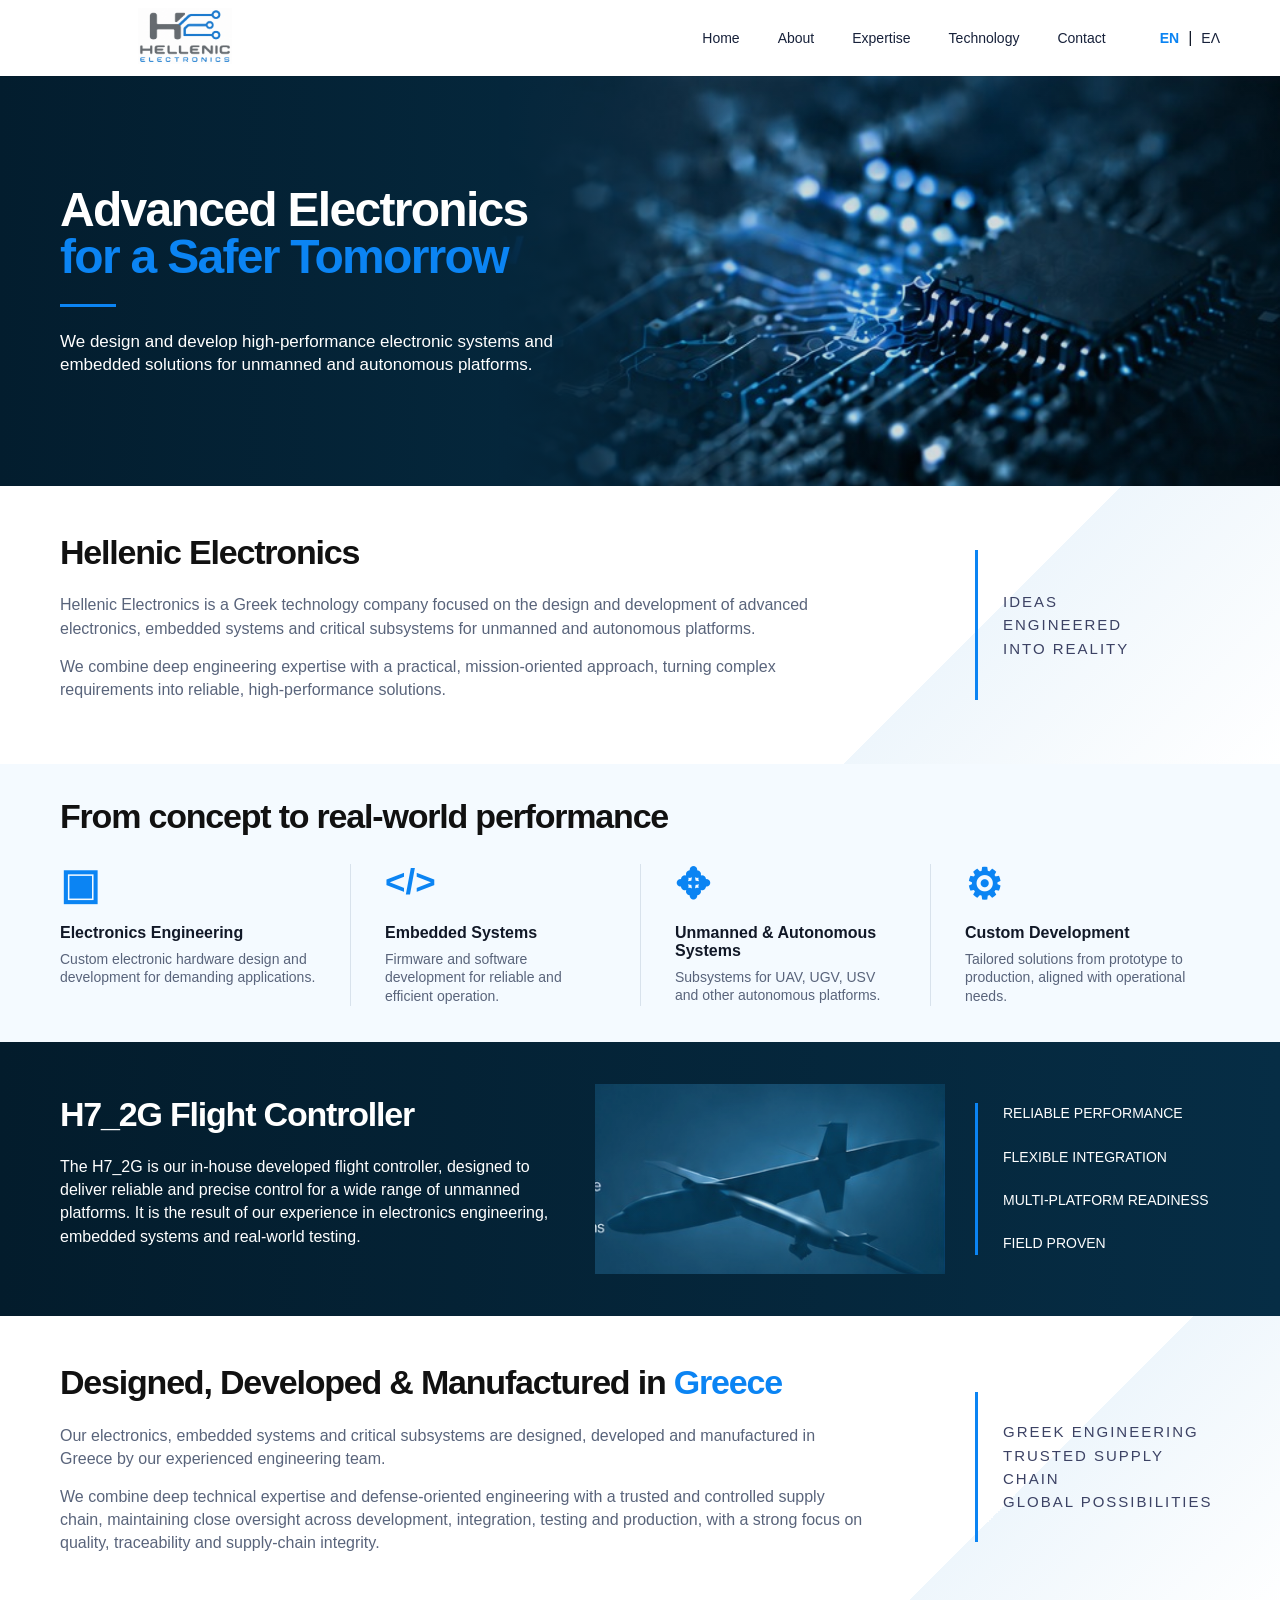
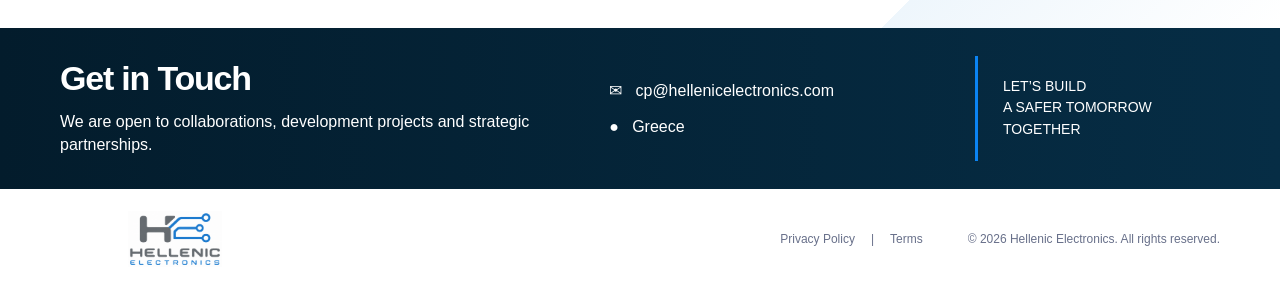
==== index.html @ 9df09d00 "Add files via upload" ====
<!doctype html>
<html lang="en">
<head>
  <meta charset="utf-8">
  <meta name="viewport" content="width=device-width,initial-scale=1">
  <meta name="description" content="Hellenic Electronics designs, develops and manufactures advanced electronics, embedded systems and critical subsystems for unmanned and autonomous platforms in Greece.">
  <title>Hellenic Electronics</title>
  <link rel="stylesheet" href="styles.css">
</head>
<body>
<header class="site-header" id="home">
  <div class="nav-wrap">
    <a href="#home" class="brand" aria-label="Hellenic Electronics home"><img src="assets/hellenic-electronics-logo.png" alt="Hellenic Electronics"></a>
    <button class="menu-toggle" aria-label="Open navigation" aria-expanded="false">☰</button>
    <nav class="nav" aria-label="Main navigation">
      <a href="#home" data-en="Home" data-gr="Αρχική">Home</a>
      <a href="#about" data-en="About" data-gr="Σχετικά">About</a>
      <a href="#expertise" data-en="Expertise" data-gr="Εξειδίκευση">Expertise</a>
      <a href="#technology" data-en="Technology" data-gr="Τεχνολογία">Technology</a>
      <a href="#contact" data-en="Contact" data-gr="Επικοινωνία">Contact</a>
    </nav>
    <div class="lang"><button class="active" data-lang="en">EN</button><span>|</span><button data-lang="gr">ΕΛ</button></div>
  </div>
</header>

<main>
<section class="hero">
  <div class="hero-visual" aria-hidden="true"></div>
  <div class="container hero-inner">
    <div class="hero-copy">
      <h1 data-en="Advanced Electronics <span>for a Safer Tomorrow</span>" data-gr="Προηγμένα Ηλεκτρονικά <span>για ένα Ασφαλέστερο Αύριο</span>">Advanced Electronics <span>for a Safer Tomorrow</span></h1>
      <div class="hero-rule"></div>
      <p data-en="We design and develop high-performance electronic systems and embedded solutions for unmanned and autonomous platforms." data-gr="Σχεδιάζουμε και αναπτύσσουμε ηλεκτρονικά συστήματα υψηλών επιδόσεων και embedded λύσεις για μη επανδρωμένες και αυτόνομες πλατφόρμες.">We design and develop high-performance electronic systems and embedded solutions for unmanned and autonomous platforms.</p>
    </div>
  </div>
</section>

<section class="section about" id="about">
  <div class="container split">
    <div>
      <h2 data-en="Hellenic Electronics" data-gr="Hellenic Electronics">Hellenic Electronics</h2>
      <p data-en="Hellenic Electronics is a Greek technology company focused on the design and development of advanced electronics, embedded systems and critical subsystems for unmanned and autonomous platforms." data-gr="Η Hellenic Electronics είναι μια ελληνική εταιρεία τεχνολογίας με αντικείμενο τον σχεδιασμό και την ανάπτυξη προηγμένων ηλεκτρονικών, embedded συστημάτων και κρίσιμων υποσυστημάτων για μη επανδρωμένες και αυτόνομες πλατφόρμες.">Hellenic Electronics is a Greek technology company focused on the design and development of advanced electronics, embedded systems and critical subsystems for unmanned and autonomous platforms.</p>
      <p data-en="We combine deep engineering expertise with a practical, mission-oriented approach, turning complex requirements into reliable, high-performance solutions." data-gr="Συνδυάζουμε βαθιά τεχνική τεχνογνωσία με μια πρακτική, mission-oriented προσέγγιση, μετατρέποντας σύνθετες απαιτήσεις σε αξιόπιστες λύσεις υψηλών επιδόσεων.">We combine deep engineering expertise with a practical, mission-oriented approach, turning complex requirements into reliable, high-performance solutions.</p>
    </div>
    <aside class="accent-callout"><span></span><p data-en="IDEAS<br>ENGINEERED<br>INTO REALITY" data-gr="ΙΔΕΕΣ<br>ΠΟΥ ΓΙΝΟΝΤΑΙ<br>ΠΡΑΓΜΑΤΙΚΟΤΗΤΑ">IDEAS<br>ENGINEERED<br>INTO REALITY</p></aside>
  </div>
</section>

<section class="section expertise" id="expertise">
  <div class="container">
    <h2 data-en="From concept to real-world performance" data-gr="Από την ιδέα στην πραγματική απόδοση">From concept to real-world performance</h2>
    <div class="expertise-grid">
      <article><div class="icon">▣</div><h3 data-en="Electronics Engineering" data-gr="Electronics Engineering">Electronics Engineering</h3><p data-en="Custom electronic hardware design and development for demanding applications." data-gr="Εξατομικευμένος σχεδιασμός και ανάπτυξη ηλεκτρονικού hardware για απαιτητικές εφαρμογές.">Custom electronic hardware design and development for demanding applications.</p></article>
      <article><div class="icon code">&lt;/&gt;</div><h3 data-en="Embedded Systems" data-gr="Embedded Systems">Embedded Systems</h3><p data-en="Firmware and software development for reliable and efficient operation." data-gr="Ανάπτυξη firmware και software για αξιόπιστη και αποδοτική λειτουργία.">Firmware and software development for reliable and efficient operation.</p></article>
      <article><div class="icon drone">✥</div><h3 data-en="Unmanned &amp; Autonomous Systems" data-gr="Μη Επανδρωμένα &amp; Αυτόνομα Συστήματα">Unmanned &amp; Autonomous Systems</h3><p data-en="Subsystems for UAV, UGV, USV and other autonomous platforms." data-gr="Υποσυστήματα για UAV, UGV, USV και άλλες αυτόνομες πλατφόρμες.">Subsystems for UAV, UGV, USV and other autonomous platforms.</p></article>
      <article><div class="icon">⚙</div><h3 data-en="Custom Development" data-gr="Custom Development">Custom Development</h3><p data-en="Tailored solutions from prototype to production, aligned with operational needs." data-gr="Εξατομικευμένες λύσεις από το πρωτότυπο έως την παραγωγή, προσαρμοσμένες στις επιχειρησιακές ανάγκες.">Tailored solutions from prototype to production, aligned with operational needs.</p></article>
    </div>
  </div>
</section>

<section class="section technology" id="technology">
  <div class="container tech-grid">
    <div class="tech-copy">
      <h2>H7_2G Flight Controller</h2>
      <p data-en="The H7_2G is our in-house developed flight controller, designed to deliver reliable and precise control for a wide range of unmanned platforms. It is the result of our experience in electronics engineering, embedded systems and real-world testing." data-gr="Το H7_2G είναι ο flight controller που αναπτύχθηκε εσωτερικά από την ομάδα μας, σχεδιασμένος για αξιόπιστο και ακριβή έλεγχο σε ένα ευρύ φάσμα μη επανδρωμένων πλατφορμών. Αποτελεί αποτέλεσμα της εμπειρίας μας στα ηλεκτρονικά, τα embedded systems και τις δοκιμές σε πραγματικές συνθήκες.">The H7_2G is our in-house developed flight controller, designed to deliver reliable and precise control for a wide range of unmanned platforms. It is the result of our experience in electronics engineering, embedded systems and real-world testing.</p>
    </div>
    <div class="drone-image" aria-hidden="true"></div>
    <aside class="accent-callout dark"><span></span><p data-en="RELIABLE PERFORMANCE<br><br>FLEXIBLE INTEGRATION<br><br>MULTI-PLATFORM READINESS<br><br>FIELD PROVEN" data-gr="ΑΞΙΟΠΙΣΤΗ ΑΠΟΔΟΣΗ<br><br>ΕΥΕΛΙΚΤΗ ΕΝΣΩΜΑΤΩΣΗ<br><br>ΕΤΟΙΜΟ ΓΙΑ ΠΟΛΛΑΠΛΕΣ ΠΛΑΤΦΟΡΜΕΣ<br><br>ΔΟΚΙΜΑΣΜΕΝΟ ΣΤΟ ΠΕΔΙΟ">RELIABLE PERFORMANCE<br><br>FLEXIBLE INTEGRATION<br><br>MULTI-PLATFORM READINESS<br><br>FIELD PROVEN</p></aside>
  </div>
</section>

<section class="section greece">
  <div class="container split">
    <div>
      <h2 data-en="Designed, Developed &amp; Manufactured in <em>Greece</em>" data-gr="Σχεδιασμένο, Αναπτυγμένο &amp; Κατασκευασμένο στην <em>Ελλάδα</em>">Designed, Developed &amp; Manufactured in <em>Greece</em></h2>
      <p data-en="Our electronics, embedded systems and critical subsystems are designed, developed and manufactured in Greece by our experienced engineering team." data-gr="Τα ηλεκτρονικά, embedded systems και κρίσιμα υποσυστήματά μας σχεδιάζονται, αναπτύσσονται και κατασκευάζονται στην Ελλάδα από την έμπειρη ομάδα μηχανικών μας.">Our electronics, embedded systems and critical subsystems are designed, developed and manufactured in Greece by our experienced engineering team.</p>
      <p data-en="We combine deep technical expertise and defense-oriented engineering with a trusted and controlled supply chain, maintaining close oversight across development, integration, testing and production, with a strong focus on quality, traceability and supply-chain integrity." data-gr="Συνδυάζουμε βαθιά τεχνική τεχνογνωσία και defense-oriented engineering με μια αξιόπιστη και ελεγχόμενη εφοδιαστική αλυσίδα, διατηρώντας στενή εποπτεία σε όλη την ανάπτυξη, ενσωμάτωση, δοκιμή και παραγωγή, με έμφαση στην ποιότητα, την ιχνηλασιμότητα και την ακεραιότητα της εφοδιαστικής αλυσίδας.">We combine deep technical expertise and defense-oriented engineering with a trusted and controlled supply chain, maintaining close oversight across development, integration, testing and production, with a strong focus on quality, traceability and supply-chain integrity.</p>
    </div>
    <aside class="accent-callout"><span></span><p data-en="GREEK ENGINEERING<br>TRUSTED SUPPLY CHAIN<br>GLOBAL POSSIBILITIES" data-gr="ΕΛΛΗΝΙΚΗ ΜΗΧΑΝΙΚΗ<br>ΑΞΙΟΠΙΣΤΗ ΕΦΟΔΙΑΣΤΙΚΗ ΑΛΥΣΙΔΑ<br>ΠΑΓΚΟΣΜΙΕΣ ΔΥΝΑΤΟΤΗΤΕΣ">GREEK ENGINEERING<br>TRUSTED SUPPLY CHAIN<br>GLOBAL POSSIBILITIES</p></aside>
  </div>
</section>

<section class="section contact" id="contact">
  <div class="container contact-grid">
    <div><h2 data-en="Get in Touch" data-gr="Επικοινωνήστε μαζί μας">Get in Touch</h2><p data-en="We are open to collaborations, development projects and strategic partnerships." data-gr="Είμαστε ανοιχτοί σε συνεργασίες, έργα ανάπτυξης και στρατηγικές συνεργασίες.">We are open to collaborations, development projects and strategic partnerships.</p></div>
    <div class="contact-details"><a href="mailto:cp@hellenicelectronics.com">✉ &nbsp; cp@hellenicelectronics.com</a><span>● &nbsp; Greece</span></div>
    <aside class="accent-callout dark"><span></span><p data-en="LET’S BUILD<br>A SAFER TOMORROW<br>TOGETHER" data-gr="ΑΣ ΧΤΙΣΟΥΜΕ<br>ΕΝΑ ΑΣΦΑΛΕΣΤΕΡΟ ΑΥΡΙΟ<br>ΜΑΖΙ">LET’S BUILD<br>A SAFER TOMORROW<br>TOGETHER</p></aside>
  </div>
</section>
</main>

<footer>
  <div class="container footer-inner">
    <img src="assets/hellenic-electronics-logo.png" alt="Hellenic Electronics">
    <div class="footer-links"><a href="privacy.html" data-en="Privacy Policy" data-gr="Πολιτική Απορρήτου">Privacy Policy</a><span>|</span><a href="terms.html" data-en="Terms" data-gr="Όροι">Terms</a></div>
    <small>© 2026 Hellenic Electronics. All rights reserved.</small>
  </div>
</footer>
<script src="script.js"></script>
</body>
</html>
---- styles.css ----
:root{--blue:#0b84f3;--navy:#041f31;--navy2:#062b43;--ink:#111827;--grey:#59647b;--light:#f5faff;--line:#d8e2ec;--max:1160px}
*{box-sizing:border-box}html{scroll-behavior:smooth}body{margin:0;font-family:Arial,Helvetica,sans-serif;color:var(--ink);background:#fff}.container{width:min(var(--max),calc(100% - 64px));margin:auto}.site-header{height:76px;background:#fff;position:sticky;top:0;z-index:20;box-shadow:0 1px 0 rgba(0,0,0,.06)}.nav-wrap{width:min(var(--max),calc(100% - 64px));height:100%;margin:auto;display:flex;align-items:center}.brand img{width:250px;height:56px;object-fit:contain}.nav{margin-left:auto;display:flex;gap:38px;height:100%;align-items:center}.nav a,.lang button{color:#17213a;text-decoration:none;font-size:14px}.nav a:hover{color:var(--blue)}.lang{margin-left:54px;display:flex;gap:9px;align-items:center}.lang button{border:0;background:none;padding:0;cursor:pointer}.lang button.active{color:var(--blue);font-weight:700}.menu-toggle{display:none;margin-left:auto;border:0;background:none;font-size:26px}.hero{height:410px;position:relative;overflow:hidden;background:linear-gradient(90deg,#031d2e 0%,#052a40 54%,#06243a 100%);color:#fff}.hero-visual{position:absolute;inset:0 0 0 39%;background:linear-gradient(90deg,#05263b 0%,rgba(5,38,59,.15) 24%),url('assets/hero-electronics.jpg') center/cover no-repeat;opacity:.98}.hero-inner{height:100%;display:flex;align-items:center;position:relative}.hero-copy{max-width:520px}.hero h1{font-size:48px;line-height:.98;margin:0;font-weight:700;letter-spacing:-1.7px}.hero h1 span{display:block;color:var(--blue)}.hero-rule{width:56px;height:3px;background:var(--blue);margin:24px 0}.hero p{max-width:510px;font-size:17px;line-height:1.35;margin:0}.section{padding:48px 0}.section h2{font-size:34px;line-height:1.1;margin:0 0 22px;font-weight:700;letter-spacing:-1.2px;color:#111}.section p{color:var(--grey);font-size:16px;line-height:1.45;margin:0 0 15px}.split{display:grid;grid-template-columns:minmax(0,1fr) 290px;gap:64px;align-items:center}.accent-callout{display:grid;grid-template-columns:3px 1fr;gap:25px;align-items:center;justify-self:end;width:245px;min-height:150px}.accent-callout>span{background:var(--blue);height:100%;min-height:130px}.accent-callout p{margin:0;color:#3c4264;letter-spacing:2px;font-size:15px;line-height:1.55}.about{background:linear-gradient(135deg,#fff 0%,#fff 72%,#eef6fc 72%,#fff 100%)}.expertise{background:#f4faff;padding-top:34px;padding-bottom:36px}.expertise-grid{display:grid;grid-template-columns:repeat(4,1fr);margin-top:28px}.expertise-grid article{padding:0 34px;border-left:1px solid var(--line)}.expertise-grid article:first-child{border-left:0;padding-left:0}.expertise-grid article:last-child{padding-right:0}.expertise-grid .icon{height:48px;color:var(--blue);font-size:42px;line-height:1;font-weight:700}.expertise-grid .code{font-size:35px}.expertise-grid h3{font-size:16px;margin:12px 0 8px}.expertise-grid p{font-size:14px;line-height:1.35;margin:0}.technology,.contact{background:linear-gradient(90deg,#031c2c,#062d45);color:#fff}.technology{padding:42px 0}.tech-grid{display:grid;grid-template-columns:1.3fr .9fr 245px;gap:30px;align-items:center}.technology h2,.contact h2{color:#fff}.technology p,.contact p{color:#fff}.drone-image{height:190px;background:url('assets/h7-drone.jpg') center/cover no-repeat;mix-blend-mode:screen;opacity:.9}.accent-callout.dark p{color:#fff;letter-spacing:0;font-size:14px}.greece{padding:48px 0 58px;background:linear-gradient(135deg,#fff 0%,#fff 75%,#eef6fc 75%,#fff 100%)}.greece h2 em{font-style:normal;color:var(--blue)}.contact{padding:28px 0}.contact-grid{display:grid;grid-template-columns:1.25fr .8fr 245px;gap:40px;align-items:center}.contact h2{margin-bottom:12px}.contact p{margin:0}.contact-details{display:flex;flex-direction:column;gap:18px;color:#fff}.contact-details a{color:#fff;text-decoration:none}.contact .accent-callout{min-height:105px}.contact .accent-callout>span{min-height:100px}footer{background:#fff;padding:22px 0}.footer-inner{display:grid;grid-template-columns:1fr auto auto;align-items:center;gap:45px;color:#68708a}.footer-inner img{width:230px;height:56px;object-fit:contain}.footer-links{display:flex;gap:16px;font-size:12px}.footer-links a{color:#68708a;text-decoration:none}footer small{font-size:12px}
@media(max-width:850px){.container,.nav-wrap{width:min(100% - 36px,var(--max))}.site-header{height:68px}.brand img{width:190px;height:48px}.menu-toggle{display:block}.nav{display:none;position:absolute;top:68px;left:0;right:0;background:#fff;height:auto;padding:18px;flex-direction:column;gap:18px;box-shadow:0 8px 20px rgba(0,0,0,.1)}.nav.open{display:flex}.lang{margin-left:18px}.hero{height:520px}.hero-visual{inset:0;opacity:.45;background-position:center}.hero-copy{max-width:92%}.hero h1{font-size:42px}.section h2{font-size:30px}.split,.tech-grid,.contact-grid{grid-template-columns:1fr;gap:28px}.accent-callout{justify-self:start;width:100%;grid-template-columns:3px 1fr;min-height:90px}.accent-callout>span{min-height:90px}.expertise-grid{grid-template-columns:1fr 1fr;gap:28px 0}.expertise-grid article:nth-child(3){border-left:0;padding-left:0}.drone-image{height:220px}.footer-inner{grid-template-columns:1fr;text-align:center;justify-items:center;gap:12px}}
@media(max-width:540px){.container,.nav-wrap{width:calc(100% - 28px)}.brand img{width:160px}.lang{margin-left:10px}.hero{height:480px}.hero h1{font-size:37px}.hero p{font-size:16px}.section{padding:38px 0}.section h2{font-size:28px}.expertise-grid{grid-template-columns:1fr}.expertise-grid article,.expertise-grid article:nth-child(3){border-left:0;border-top:1px solid var(--line);padding:22px 0 0}.expertise-grid article:first-child{border-top:0;padding-top:0}.contact{padding:30px 0}.footer-inner img{width:210px}}
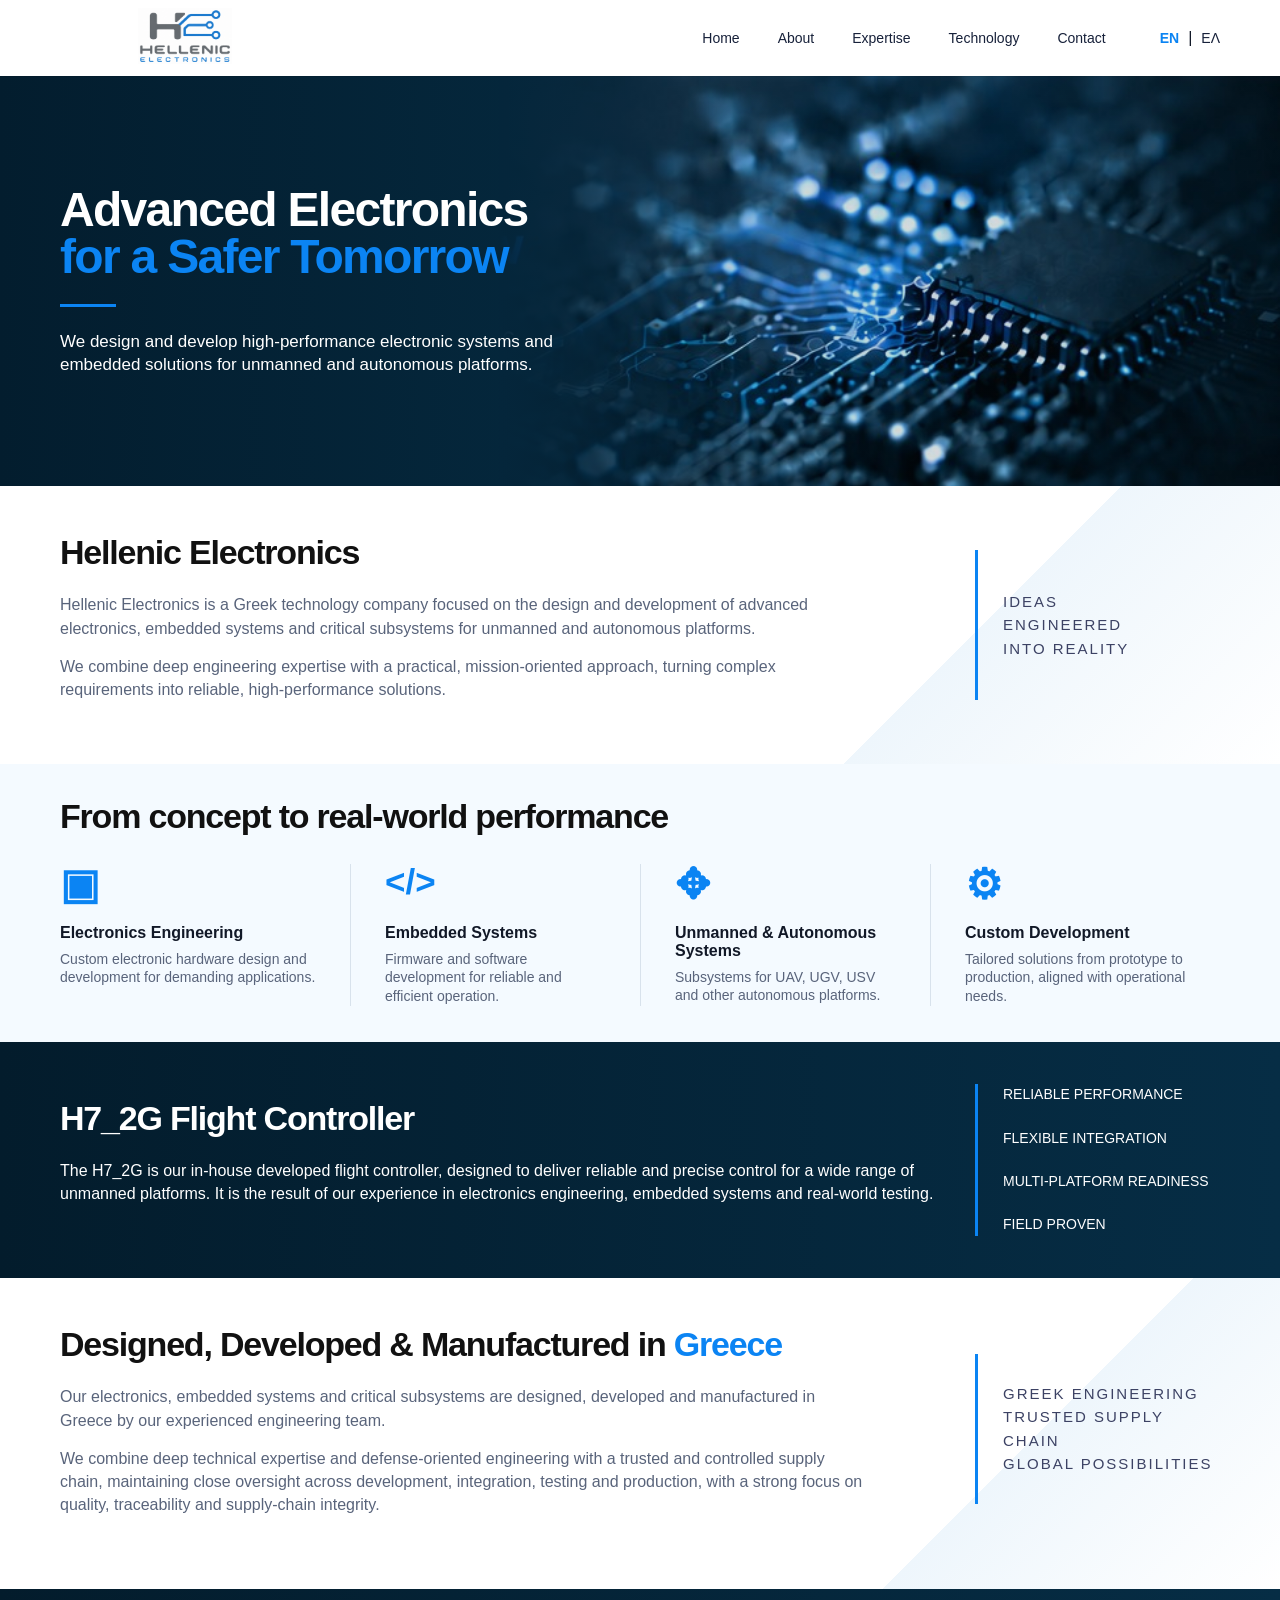
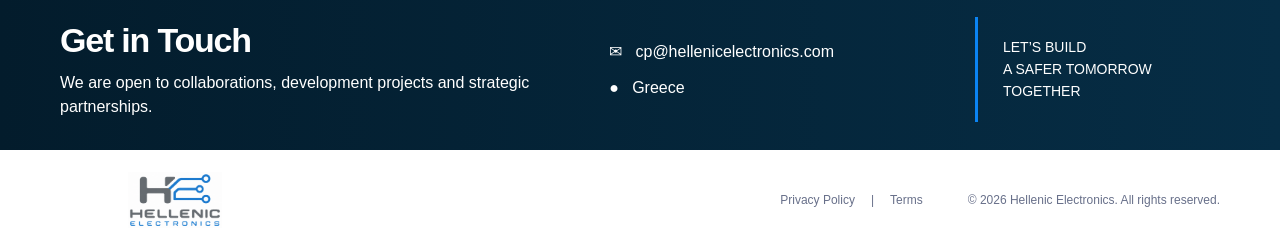
==== commit db2f4fcb: "Add files via upload" ====
--- a/index.html
+++ b/index.html
@@ -64,7 +64,6 @@
       <h2>H7_2G Flight Controller</h2>
       <p data-en="The H7_2G is our in-house developed flight controller, designed to deliver reliable and precise control for a wide range of unmanned platforms. It is the result of our experience in electronics engineering, embedded systems and real-world testing." data-gr="Το H7_2G είναι ο flight controller που αναπτύχθηκε εσωτερικά από την ομάδα μας, σχεδιασμένος για αξιόπιστο και ακριβή έλεγχο σε ένα ευρύ φάσμα μη επανδρωμένων πλατφορμών. Αποτελεί αποτέλεσμα της εμπειρίας μας στα ηλεκτρονικά, τα embedded systems και τις δοκιμές σε πραγματικές συνθήκες.">The H7_2G is our in-house developed flight controller, designed to deliver reliable and precise control for a wide range of unmanned platforms. It is the result of our experience in electronics engineering, embedded systems and real-world testing.</p>
     </div>
-    <div class="drone-image" aria-hidden="true"></div>
     <aside class="accent-callout dark"><span></span><p data-en="RELIABLE PERFORMANCE<br><br>FLEXIBLE INTEGRATION<br><br>MULTI-PLATFORM READINESS<br><br>FIELD PROVEN" data-gr="ΑΞΙΟΠΙΣΤΗ ΑΠΟΔΟΣΗ<br><br>ΕΥΕΛΙΚΤΗ ΕΝΣΩΜΑΤΩΣΗ<br><br>ΕΤΟΙΜΟ ΓΙΑ ΠΟΛΛΑΠΛΕΣ ΠΛΑΤΦΟΡΜΕΣ<br><br>ΔΟΚΙΜΑΣΜΕΝΟ ΣΤΟ ΠΕΔΙΟ">RELIABLE PERFORMANCE<br><br>FLEXIBLE INTEGRATION<br><br>MULTI-PLATFORM READINESS<br><br>FIELD PROVEN</p></aside>
   </div>
 </section>
--- a/styles.css
+++ b/styles.css
@@ -1,4 +1,4 @@
 :root{--blue:#0b84f3;--navy:#041f31;--navy2:#062b43;--ink:#111827;--grey:#59647b;--light:#f5faff;--line:#d8e2ec;--max:1160px}
-*{box-sizing:border-box}html{scroll-behavior:smooth}body{margin:0;font-family:Arial,Helvetica,sans-serif;color:var(--ink);background:#fff}.container{width:min(var(--max),calc(100% - 64px));margin:auto}.site-header{height:76px;background:#fff;position:sticky;top:0;z-index:20;box-shadow:0 1px 0 rgba(0,0,0,.06)}.nav-wrap{width:min(var(--max),calc(100% - 64px));height:100%;margin:auto;display:flex;align-items:center}.brand img{width:250px;height:56px;object-fit:contain}.nav{margin-left:auto;display:flex;gap:38px;height:100%;align-items:center}.nav a,.lang button{color:#17213a;text-decoration:none;font-size:14px}.nav a:hover{color:var(--blue)}.lang{margin-left:54px;display:flex;gap:9px;align-items:center}.lang button{border:0;background:none;padding:0;cursor:pointer}.lang button.active{color:var(--blue);font-weight:700}.menu-toggle{display:none;margin-left:auto;border:0;background:none;font-size:26px}.hero{height:410px;position:relative;overflow:hidden;background:linear-gradient(90deg,#031d2e 0%,#052a40 54%,#06243a 100%);color:#fff}.hero-visual{position:absolute;inset:0 0 0 39%;background:linear-gradient(90deg,#05263b 0%,rgba(5,38,59,.15) 24%),url('assets/hero-electronics.jpg') center/cover no-repeat;opacity:.98}.hero-inner{height:100%;display:flex;align-items:center;position:relative}.hero-copy{max-width:520px}.hero h1{font-size:48px;line-height:.98;margin:0;font-weight:700;letter-spacing:-1.7px}.hero h1 span{display:block;color:var(--blue)}.hero-rule{width:56px;height:3px;background:var(--blue);margin:24px 0}.hero p{max-width:510px;font-size:17px;line-height:1.35;margin:0}.section{padding:48px 0}.section h2{font-size:34px;line-height:1.1;margin:0 0 22px;font-weight:700;letter-spacing:-1.2px;color:#111}.section p{color:var(--grey);font-size:16px;line-height:1.45;margin:0 0 15px}.split{display:grid;grid-template-columns:minmax(0,1fr) 290px;gap:64px;align-items:center}.accent-callout{display:grid;grid-template-columns:3px 1fr;gap:25px;align-items:center;justify-self:end;width:245px;min-height:150px}.accent-callout>span{background:var(--blue);height:100%;min-height:130px}.accent-callout p{margin:0;color:#3c4264;letter-spacing:2px;font-size:15px;line-height:1.55}.about{background:linear-gradient(135deg,#fff 0%,#fff 72%,#eef6fc 72%,#fff 100%)}.expertise{background:#f4faff;padding-top:34px;padding-bottom:36px}.expertise-grid{display:grid;grid-template-columns:repeat(4,1fr);margin-top:28px}.expertise-grid article{padding:0 34px;border-left:1px solid var(--line)}.expertise-grid article:first-child{border-left:0;padding-left:0}.expertise-grid article:last-child{padding-right:0}.expertise-grid .icon{height:48px;color:var(--blue);font-size:42px;line-height:1;font-weight:700}.expertise-grid .code{font-size:35px}.expertise-grid h3{font-size:16px;margin:12px 0 8px}.expertise-grid p{font-size:14px;line-height:1.35;margin:0}.technology,.contact{background:linear-gradient(90deg,#031c2c,#062d45);color:#fff}.technology{padding:42px 0}.tech-grid{display:grid;grid-template-columns:1.3fr .9fr 245px;gap:30px;align-items:center}.technology h2,.contact h2{color:#fff}.technology p,.contact p{color:#fff}.drone-image{height:190px;background:url('assets/h7-drone.jpg') center/cover no-repeat;mix-blend-mode:screen;opacity:.9}.accent-callout.dark p{color:#fff;letter-spacing:0;font-size:14px}.greece{padding:48px 0 58px;background:linear-gradient(135deg,#fff 0%,#fff 75%,#eef6fc 75%,#fff 100%)}.greece h2 em{font-style:normal;color:var(--blue)}.contact{padding:28px 0}.contact-grid{display:grid;grid-template-columns:1.25fr .8fr 245px;gap:40px;align-items:center}.contact h2{margin-bottom:12px}.contact p{margin:0}.contact-details{display:flex;flex-direction:column;gap:18px;color:#fff}.contact-details a{color:#fff;text-decoration:none}.contact .accent-callout{min-height:105px}.contact .accent-callout>span{min-height:100px}footer{background:#fff;padding:22px 0}.footer-inner{display:grid;grid-template-columns:1fr auto auto;align-items:center;gap:45px;color:#68708a}.footer-inner img{width:230px;height:56px;object-fit:contain}.footer-links{display:flex;gap:16px;font-size:12px}.footer-links a{color:#68708a;text-decoration:none}footer small{font-size:12px}
+*{box-sizing:border-box}html{scroll-behavior:smooth}body{margin:0;font-family:Arial,Helvetica,sans-serif;color:var(--ink);background:#fff}.container{width:min(var(--max),calc(100% - 64px));margin:auto}.site-header{height:76px;background:#fff;position:sticky;top:0;z-index:20;box-shadow:0 1px 0 rgba(0,0,0,.06)}.nav-wrap{width:min(var(--max),calc(100% - 64px));height:100%;margin:auto;display:flex;align-items:center}.brand img{width:250px;height:56px;object-fit:contain}.nav{margin-left:auto;display:flex;gap:38px;height:100%;align-items:center}.nav a,.lang button{color:#17213a;text-decoration:none;font-size:14px}.nav a:hover{color:var(--blue)}.lang{margin-left:54px;display:flex;gap:9px;align-items:center}.lang button{border:0;background:none;padding:0;cursor:pointer}.lang button.active{color:var(--blue);font-weight:700}.menu-toggle{display:none;margin-left:auto;border:0;background:none;font-size:26px}.hero{height:410px;position:relative;overflow:hidden;background:linear-gradient(90deg,#031d2e 0%,#052a40 54%,#06243a 100%);color:#fff}.hero-visual{position:absolute;inset:0 0 0 39%;background:linear-gradient(90deg,#05263b 0%,rgba(5,38,59,.15) 24%),url('assets/hero-electronics.jpg') center/cover no-repeat;opacity:.98}.hero-inner{height:100%;display:flex;align-items:center;position:relative}.hero-copy{max-width:520px}.hero h1{font-size:48px;line-height:.98;margin:0;font-weight:700;letter-spacing:-1.7px}.hero h1 span{display:block;color:var(--blue)}.hero-rule{width:56px;height:3px;background:var(--blue);margin:24px 0}.hero p{max-width:510px;font-size:17px;line-height:1.35;margin:0}.section{padding:48px 0}.section h2{font-size:34px;line-height:1.1;margin:0 0 22px;font-weight:700;letter-spacing:-1.2px;color:#111}.section p{color:var(--grey);font-size:16px;line-height:1.45;margin:0 0 15px}.split{display:grid;grid-template-columns:minmax(0,1fr) 290px;gap:64px;align-items:center}.accent-callout{display:grid;grid-template-columns:3px 1fr;gap:25px;align-items:center;justify-self:end;width:245px;min-height:150px}.accent-callout>span{background:var(--blue);height:100%;min-height:130px}.accent-callout p{margin:0;color:#3c4264;letter-spacing:2px;font-size:15px;line-height:1.55}.about{background:linear-gradient(135deg,#fff 0%,#fff 72%,#eef6fc 72%,#fff 100%)}.expertise{background:#f4faff;padding-top:34px;padding-bottom:36px}.expertise-grid{display:grid;grid-template-columns:repeat(4,1fr);margin-top:28px}.expertise-grid article{padding:0 34px;border-left:1px solid var(--line)}.expertise-grid article:first-child{border-left:0;padding-left:0}.expertise-grid article:last-child{padding-right:0}.expertise-grid .icon{height:48px;color:var(--blue);font-size:42px;line-height:1;font-weight:700}.expertise-grid .code{font-size:35px}.expertise-grid h3{font-size:16px;margin:12px 0 8px}.expertise-grid p{font-size:14px;line-height:1.35;margin:0}.technology,.contact{background:linear-gradient(90deg,#031c2c,#062d45);color:#fff}.technology{padding:42px 0}.tech-grid{display:grid;grid-template-columns:minmax(0,1fr) 245px;gap:30px;align-items:center}.technology h2,.contact h2{color:#fff}.technology p,.contact p{color:#fff}.drone-image{height:190px;background:url('assets/h7-drone.jpg') center/cover no-repeat;mix-blend-mode:screen;opacity:.9}.accent-callout.dark p{color:#fff;letter-spacing:0;font-size:14px}.greece{padding:48px 0 58px;background:linear-gradient(135deg,#fff 0%,#fff 75%,#eef6fc 75%,#fff 100%)}.greece h2 em{font-style:normal;color:var(--blue)}.contact{padding:28px 0}.contact-grid{display:grid;grid-template-columns:1.25fr .8fr 245px;gap:40px;align-items:center}.contact h2{margin-bottom:12px}.contact p{margin:0}.contact-details{display:flex;flex-direction:column;gap:18px;color:#fff}.contact-details a{color:#fff;text-decoration:none}.contact .accent-callout{min-height:105px}.contact .accent-callout>span{min-height:100px}footer{background:#fff;padding:22px 0}.footer-inner{display:grid;grid-template-columns:1fr auto auto;align-items:center;gap:45px;color:#68708a}.footer-inner img{width:230px;height:56px;object-fit:contain}.footer-links{display:flex;gap:16px;font-size:12px}.footer-links a{color:#68708a;text-decoration:none}footer small{font-size:12px}
 @media(max-width:850px){.container,.nav-wrap{width:min(100% - 36px,var(--max))}.site-header{height:68px}.brand img{width:190px;height:48px}.menu-toggle{display:block}.nav{display:none;position:absolute;top:68px;left:0;right:0;background:#fff;height:auto;padding:18px;flex-direction:column;gap:18px;box-shadow:0 8px 20px rgba(0,0,0,.1)}.nav.open{display:flex}.lang{margin-left:18px}.hero{height:520px}.hero-visual{inset:0;opacity:.45;background-position:center}.hero-copy{max-width:92%}.hero h1{font-size:42px}.section h2{font-size:30px}.split,.tech-grid,.contact-grid{grid-template-columns:1fr;gap:28px}.accent-callout{justify-self:start;width:100%;grid-template-columns:3px 1fr;min-height:90px}.accent-callout>span{min-height:90px}.expertise-grid{grid-template-columns:1fr 1fr;gap:28px 0}.expertise-grid article:nth-child(3){border-left:0;padding-left:0}.drone-image{height:220px}.footer-inner{grid-template-columns:1fr;text-align:center;justify-items:center;gap:12px}}
 @media(max-width:540px){.container,.nav-wrap{width:calc(100% - 28px)}.brand img{width:160px}.lang{margin-left:10px}.hero{height:480px}.hero h1{font-size:37px}.hero p{font-size:16px}.section{padding:38px 0}.section h2{font-size:28px}.expertise-grid{grid-template-columns:1fr}.expertise-grid article,.expertise-grid article:nth-child(3){border-left:0;border-top:1px solid var(--line);padding:22px 0 0}.expertise-grid article:first-child{border-top:0;padding-top:0}.contact{padding:30px 0}.footer-inner img{width:210px}}
